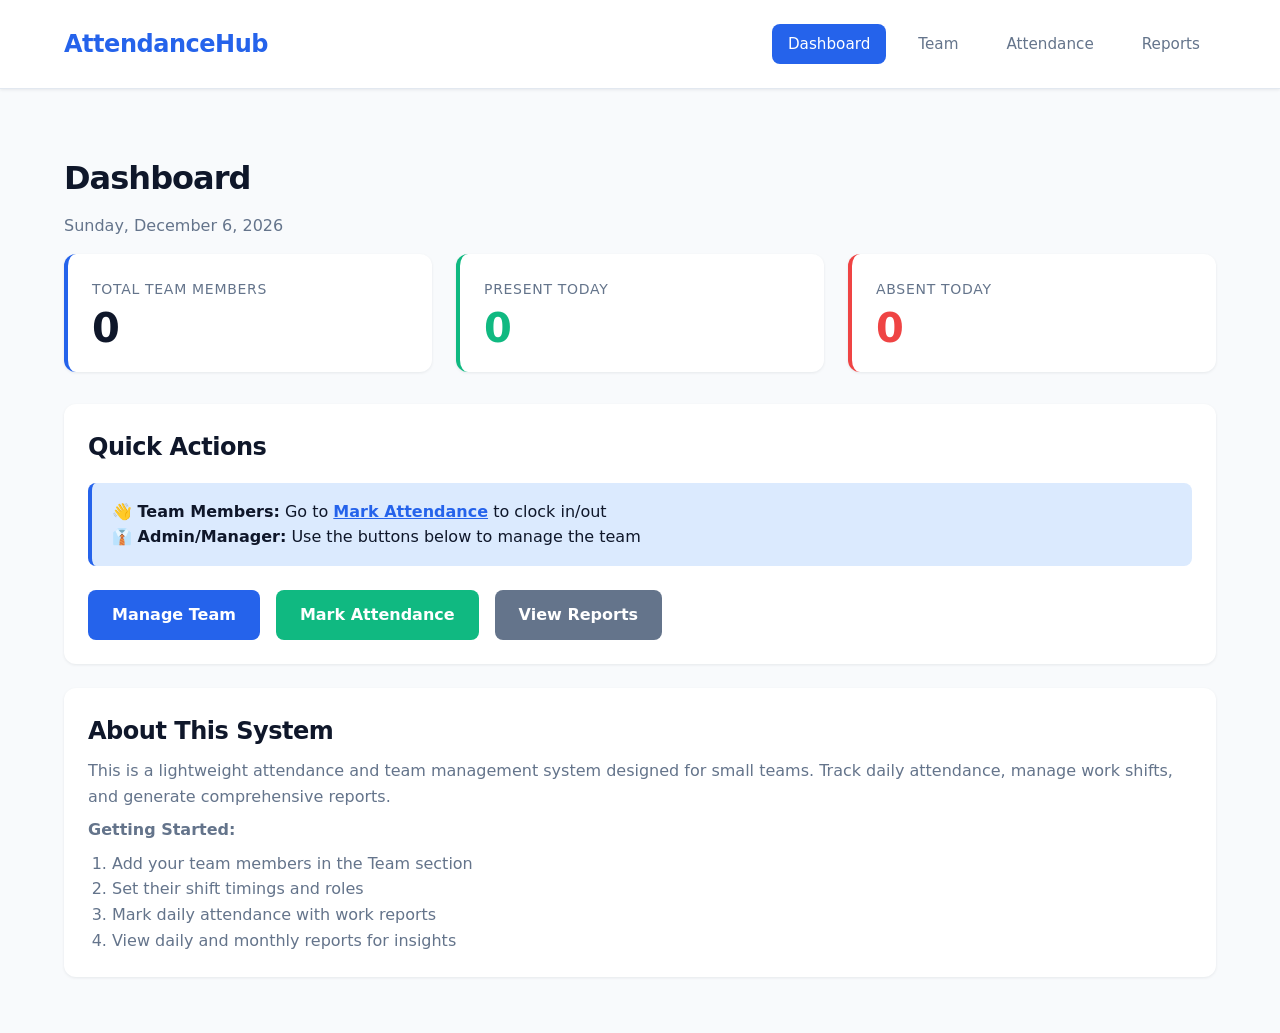
==== index.html @ f4732c95 "Add files via upload" ====
<!DOCTYPE html>
<html lang="en">
<head>
  <meta charset="UTF-8">
  <meta name="viewport" content="width=device-width, initial-scale=1.0">
  <title>Dashboard - Attendance System</title>
  <link rel="stylesheet" href="css/style.css">
</head>
<body>
  <header>
    <div class="container">
      <a href="index.html" class="logo">AttendanceHub</a>
      <nav>
        <a href="index.html" class="active">Dashboard</a>
        <a href="team.html">Team</a>
        <a href="attendance.html">Attendance</a>
        <a href="reports.html">Reports</a>
      </nav>
    </div>
  </header>

  <main class="container">
    <h1>Dashboard</h1>
    <p class="text-muted mb-2" id="currentDate">Loading...</p>

    <div class="stats-grid">
      <div class="stat-card">
        <div class="stat-label">Total Team Members</div>
        <div class="stat-value" id="totalMembers">0</div>
      </div>
      
      <div class="stat-card" style="border-left-color: var(--success)">
        <div class="stat-label">Present Today</div>
        <div class="stat-value" style="color: var(--success)" id="presentToday">0</div>
      </div>
      
      <div class="stat-card" style="border-left-color: var(--danger)">
        <div class="stat-label">Absent Today</div>
        <div class="stat-value" style="color: var(--danger)" id="absentToday">0</div>
      </div>
    </div>

    <div class="card">
      <h2 class="mb-2">Quick Actions</h2>
      
      <div class="alert" style="background: #dbeafe; border-left: 4px solid var(--primary); margin-bottom: 1.5rem;">
        <strong>👋 Team Members:</strong> Go to <a href="attendance.html" style="color: var(--primary); font-weight: 600;">Mark Attendance</a> to clock in/out<br>
        <strong>👔 Admin/Manager:</strong> Use the buttons below to manage the team
      </div>
      
      <div class="btn-group">
        <a href="team.html" class="btn btn-primary">
          Manage Team
        </a>
        <a href="attendance.html" class="btn btn-success">
          Mark Attendance
        </a>
        <a href="reports.html" class="btn btn-secondary">
          View Reports
        </a>
      </div>
    </div>

    <div class="card">
      <h2 class="mb-1">About This System</h2>
      <p class="text-muted mb-1">
        This is a lightweight attendance and team management system designed for small teams. 
        Track daily attendance, manage work shifts, and generate comprehensive reports.
      </p>
      <p class="text-muted mb-0">
        <strong>Getting Started:</strong>
      </p>
      <ol class="text-muted" style="margin-left: 1.5rem; margin-top: 0.5rem;">
        <li>Add your team members in the Team section</li>
        <li>Set their shift timings and roles</li>
        <li>Mark daily attendance with work reports</li>
        <li>View daily and monthly reports for insights</li>
      </ol>
    </div>
  </main>

  <script src="js/storage.js"></script>
  <script src="js/dashboard.js"></script>
</body>
</html>
---- css/style.css ----
:root {
  --primary: #2563eb;
  --primary-dark: #1e40af;
  --secondary: #64748b;
  --success: #10b981;
  --danger: #ef4444;
  --warning: #f59e0b;
  --bg: #f8fafc;
  --surface: #ffffff;
  --text: #0f172a;
  --text-light: #64748b;
  --border: #e2e8f0;
  --shadow: rgba(15, 23, 42, 0.08);
  --radius: 12px;
}

* {
  margin: 0;
  padding: 0;
  box-sizing: border-box;
}

body {
  font-family: -apple-system, BlinkMacSystemFont, "Segoe UI", system-ui, sans-serif;
  background: var(--bg);
  color: var(--text);
  line-height: 1.6;
  min-height: 100vh;
}

.container {
  max-width: 1200px;
  margin: 0 auto;
  padding: 2rem 1.5rem;
}

/* Header */
header {
  background: var(--surface);
  border-bottom: 1px solid var(--border);
  padding: 1.5rem 0;
  margin-bottom: 2rem;
  box-shadow: 0 1px 3px var(--shadow);
}

header .container {
  padding: 0 1.5rem;
  display: flex;
  justify-content: space-between;
  align-items: center;
}

.logo {
  font-size: 1.5rem;
  font-weight: 700;
  color: var(--primary);
  text-decoration: none;
  letter-spacing: -0.02em;
}

nav {
  display: flex;
  gap: 1rem;
}

nav a {
  color: var(--text-light);
  text-decoration: none;
  padding: 0.5rem 1rem;
  border-radius: 8px;
  transition: all 0.2s;
  font-weight: 500;
  font-size: 0.95rem;
}

nav a:hover {
  background: var(--bg);
  color: var(--text);
}

nav a.active {
  background: var(--primary);
  color: white;
}

/* Typography */
h1 {
  font-size: 2rem;
  font-weight: 700;
  margin-bottom: 0.5rem;
  letter-spacing: -0.03em;
}

h2 {
  font-size: 1.5rem;
  font-weight: 600;
  margin-bottom: 1.5rem;
  letter-spacing: -0.02em;
}

/* Cards */
.card {
  background: var(--surface);
  border-radius: var(--radius);
  padding: 1.5rem;
  box-shadow: 0 1px 3px var(--shadow);
  margin-bottom: 1.5rem;
}

.stats-grid {
  display: grid;
  grid-template-columns: repeat(auto-fit, minmax(240px, 1fr));
  gap: 1.5rem;
  margin-bottom: 2rem;
}

.stat-card {
  background: var(--surface);
  border-radius: var(--radius);
  padding: 1.5rem;
  box-shadow: 0 1px 3px var(--shadow);
  border-left: 4px solid var(--primary);
}

.stat-label {
  font-size: 0.875rem;
  color: var(--text-light);
  font-weight: 500;
  text-transform: uppercase;
  letter-spacing: 0.05em;
  margin-bottom: 0.5rem;
}

.stat-value {
  font-size: 2.5rem;
  font-weight: 700;
  color: var(--text);
  line-height: 1;
}

/* Forms */
.form-group {
  margin-bottom: 1.25rem;
}

label {
  display: block;
  font-weight: 500;
  margin-bottom: 0.5rem;
  color: var(--text);
  font-size: 0.95rem;
}

input[type="text"],
input[type="time"],
input[type="date"],
input[type="month"],
select,
textarea {
  width: 100%;
  padding: 0.75rem 1rem;
  border: 1px solid var(--border);
  border-radius: 8px;
  font-size: 1rem;
  font-family: inherit;
  transition: all 0.2s;
  background: var(--surface);
}

input:focus,
select:focus,
textarea:focus {
  outline: none;
  border-color: var(--primary);
  box-shadow: 0 0 0 3px rgba(37, 99, 235, 0.1);
}

textarea {
  resize: vertical;
  min-height: 100px;
}

/* Buttons */
.btn {
  padding: 0.75rem 1.5rem;
  border: none;
  border-radius: 8px;
  font-size: 1rem;
  font-weight: 600;
  cursor: pointer;
  transition: all 0.2s;
  font-family: inherit;
  display: inline-block;
  text-decoration: none;
  text-align: center;
}

.btn-primary {
  background: var(--primary);
  color: white;
}

.btn-primary:hover {
  background: var(--primary-dark);
  transform: translateY(-1px);
  box-shadow: 0 4px 12px rgba(37, 99, 235, 0.3);
}

.btn-danger {
  background: var(--danger);
  color: white;
}

.btn-danger:hover {
  background: #dc2626;
  transform: translateY(-1px);
}

.btn-success {
  background: var(--success);
  color: white;
}

.btn-success:hover {
  background: #059669;
  transform: translateY(-1px);
}

.btn-secondary {
  background: var(--secondary);
  color: white;
}

.btn-secondary:hover {
  background: #475569;
}

.btn:disabled {
  opacity: 0.5;
  cursor: not-allowed;
  transform: none !important;
}

.btn-group {
  display: flex;
  gap: 1rem;
  flex-wrap: wrap;
}

/* Tables */
.table-container {
  overflow-x: auto;
  margin-top: 1.5rem;
}

table {
  width: 100%;
  border-collapse: collapse;
  background: var(--surface);
  border-radius: var(--radius);
  overflow: hidden;
}

thead {
  background: var(--bg);
}

th {
  text-align: left;
  padding: 1rem;
  font-weight: 600;
  font-size: 0.875rem;
  color: var(--text);
  text-transform: uppercase;
  letter-spacing: 0.05em;
  border-bottom: 2px solid var(--border);
}

td {
  padding: 1rem;
  border-bottom: 1px solid var(--border);
}

tr:last-child td {
  border-bottom: none;
}

tbody tr:hover {
  background: var(--bg);
}

/* Badges */
.badge {
  display: inline-block;
  padding: 0.25rem 0.75rem;
  border-radius: 6px;
  font-size: 0.875rem;
  font-weight: 600;
}

.badge-success {
  background: #d1fae5;
  color: #065f46;
}

.badge-danger {
  background: #fee2e2;
  color: #991b1b;
}

.badge-warning {
  background: #fef3c7;
  color: #92400e;
}

.badge-secondary {
  background: var(--bg);
  color: var(--text-light);
}

/* Alerts */
.alert {
  padding: 1rem 1.25rem;
  border-radius: 8px;
  margin-bottom: 1.5rem;
  font-weight: 500;
}

.alert-success {
  background: #d1fae5;
  color: #065f46;
  border-left: 4px solid var(--success);
}

.alert-danger {
  background: #fee2e2;
  color: #991b1b;
  border-left: 4px solid var(--danger);
}

.alert-warning {
  background: #fef3c7;
  color: #92400e;
  border-left: 4px solid var(--warning);
}

/* Empty State */
.empty-state {
  text-align: center;
  padding: 3rem 1rem;
  color: var(--text-light);
}

.empty-state-icon {
  font-size: 3rem;
  margin-bottom: 1rem;
  opacity: 0.5;
}

.empty-state-text {
  font-size: 1.125rem;
  margin-bottom: 0.5rem;
}

/* Attendance Status */
.attendance-status {
  display: flex;
  gap: 1rem;
  margin-bottom: 1.5rem;
  flex-wrap: wrap;
}

.status-item {
  flex: 1;
  min-width: 200px;
  padding: 1rem;
  border-radius: 8px;
  background: var(--bg);
}

.status-label {
  font-size: 0.875rem;
  color: var(--text-light);
  margin-bottom: 0.25rem;
}

.status-value {
  font-size: 1.25rem;
  font-weight: 600;
  color: var(--text);
}

/* Responsive */
@media (max-width: 768px) {
  .container {
    padding: 1rem;
  }

  header .container {
    flex-direction: column;
    gap: 1rem;
    align-items: flex-start;
  }

  nav {
    width: 100%;
    flex-wrap: wrap;
  }

  h1 {
    font-size: 1.5rem;
  }

  .stats-grid {
    grid-template-columns: 1fr;
  }

  .btn-group {
    flex-direction: column;
  }

  .btn-group .btn {
    width: 100%;
  }

  table {
    font-size: 0.875rem;
  }

  th, td {
    padding: 0.75rem 0.5rem;
  }
}

/* Utilities */
.text-center {
  text-align: center;
}

.mb-0 {
  margin-bottom: 0 !important;
}

.mb-1 {
  margin-bottom: 0.5rem !important;
}

.mb-2 {
  margin-bottom: 1rem !important;
}

.mt-2 {
  margin-top: 1rem !important;
}

.text-muted {
  color: var(--text-light);
}

.d-flex {
  display: flex;
}

.justify-between {
  justify-content: space-between;
}

.align-center {
  align-items: center;
}

.gap-1 {
  gap: 0.5rem;
}

.gap-2 {
  gap: 1rem;
}
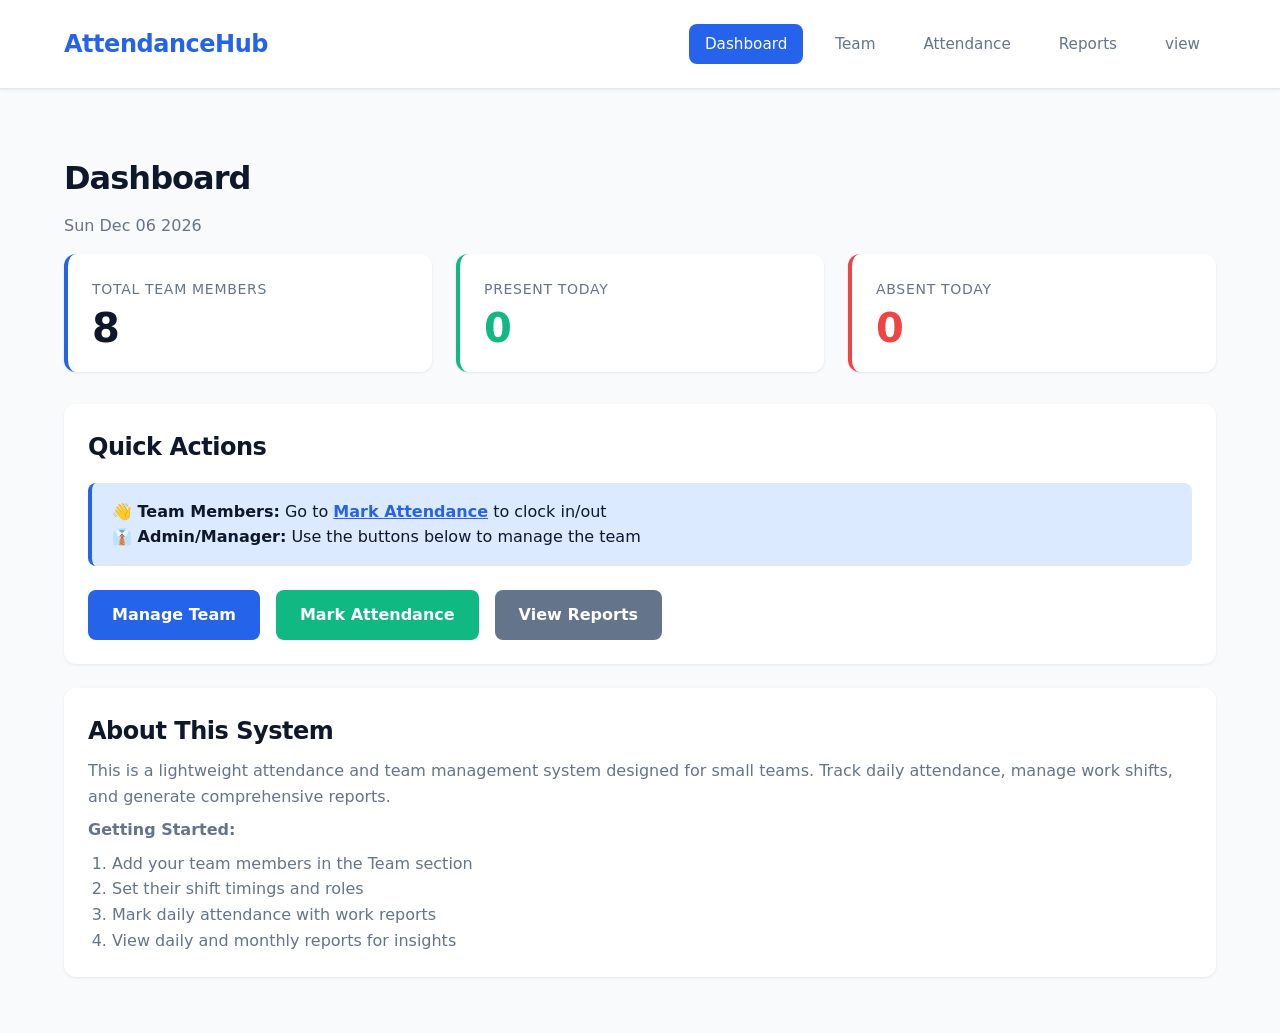
==== commit c5962513: "Update index.html add" ====
--- a/index.html
+++ b/index.html
@@ -15,6 +15,7 @@
         <a href="team.html">Team</a>
         <a href="attendance.html">Attendance</a>
         <a href="reports.html">Reports</a>
+        <a href="view.html">view</a>
       </nav>
     </div>
   </header>
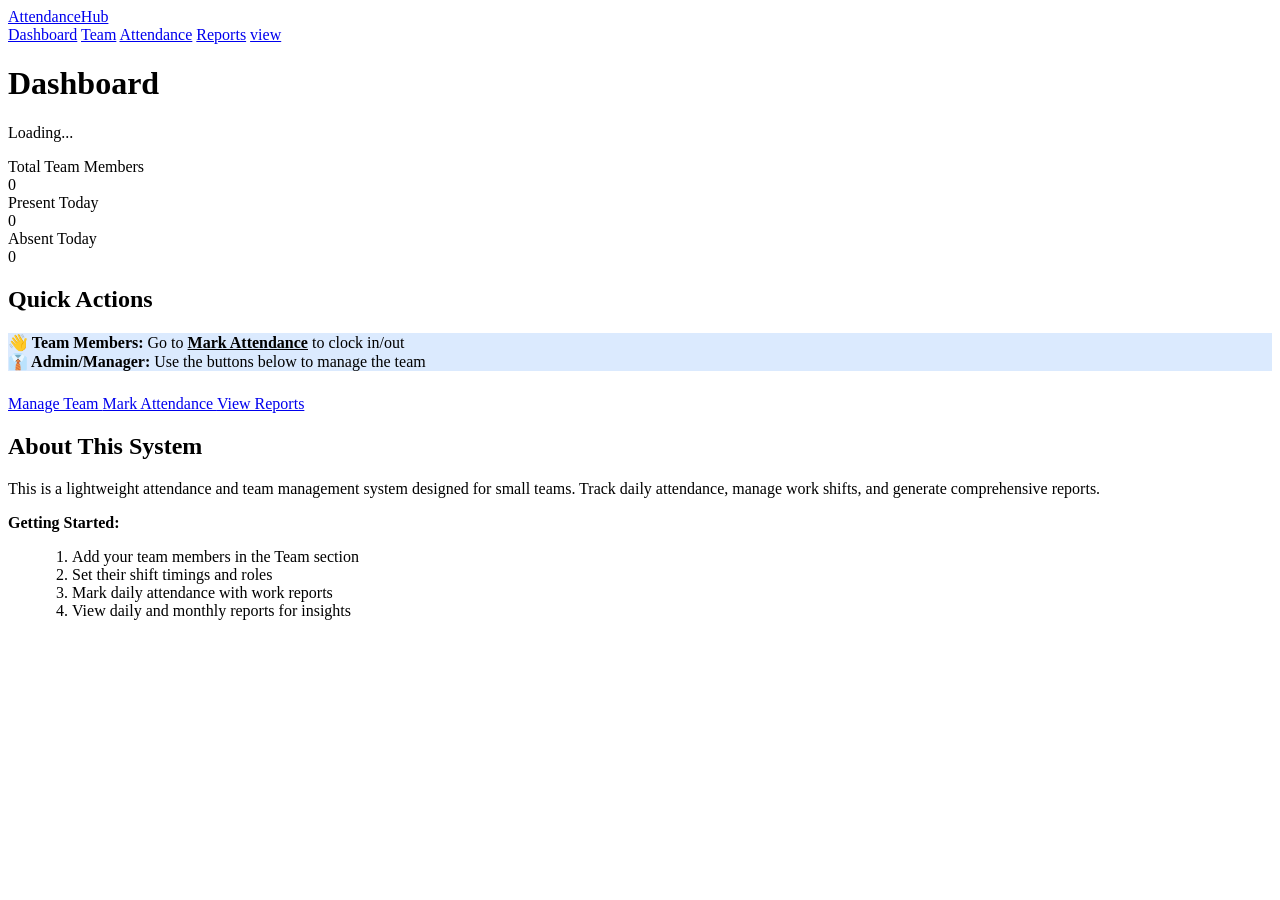
==== commit b7d4b076: "Add files via upload" ====
--- a/index.html
+++ b/index.html
@@ -83,4 +83,4 @@
   <script src="js/storage.js"></script>
   <script src="js/dashboard.js"></script>
 </body>
-</html>
+</html>
